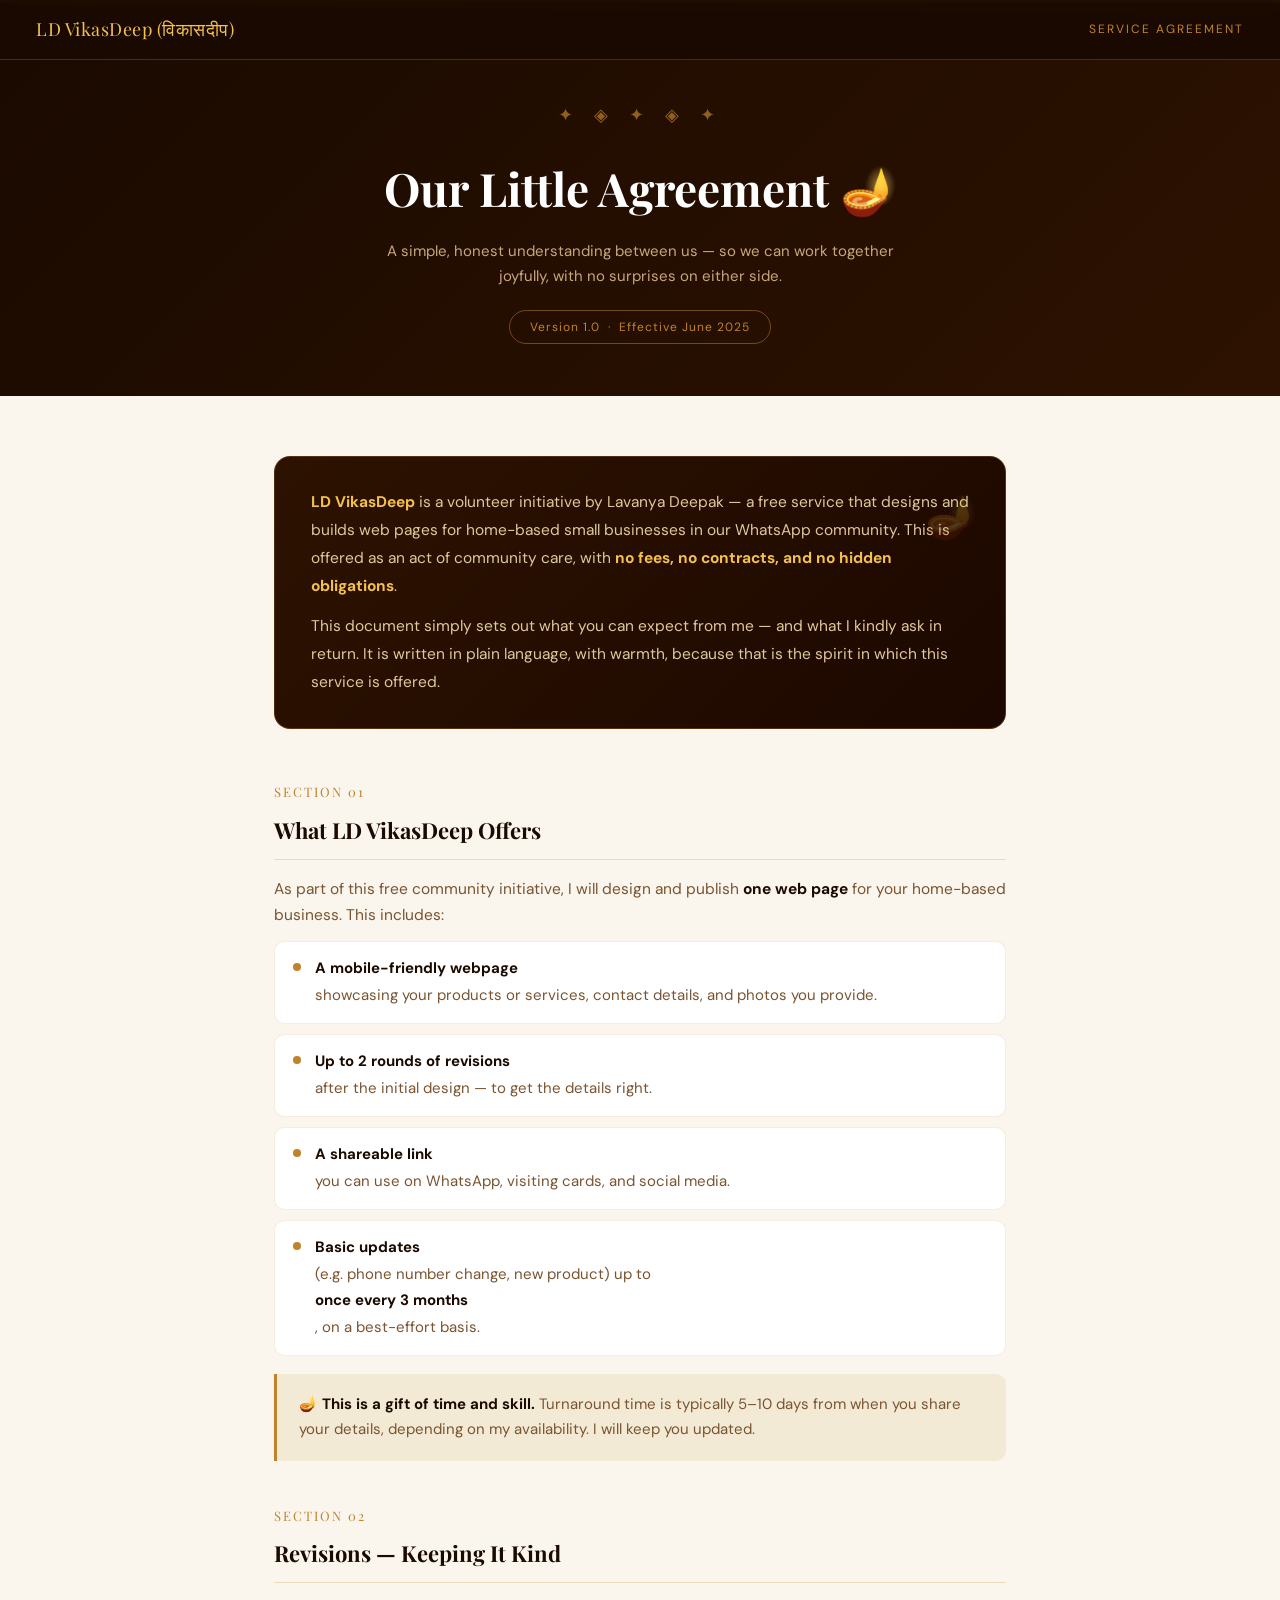
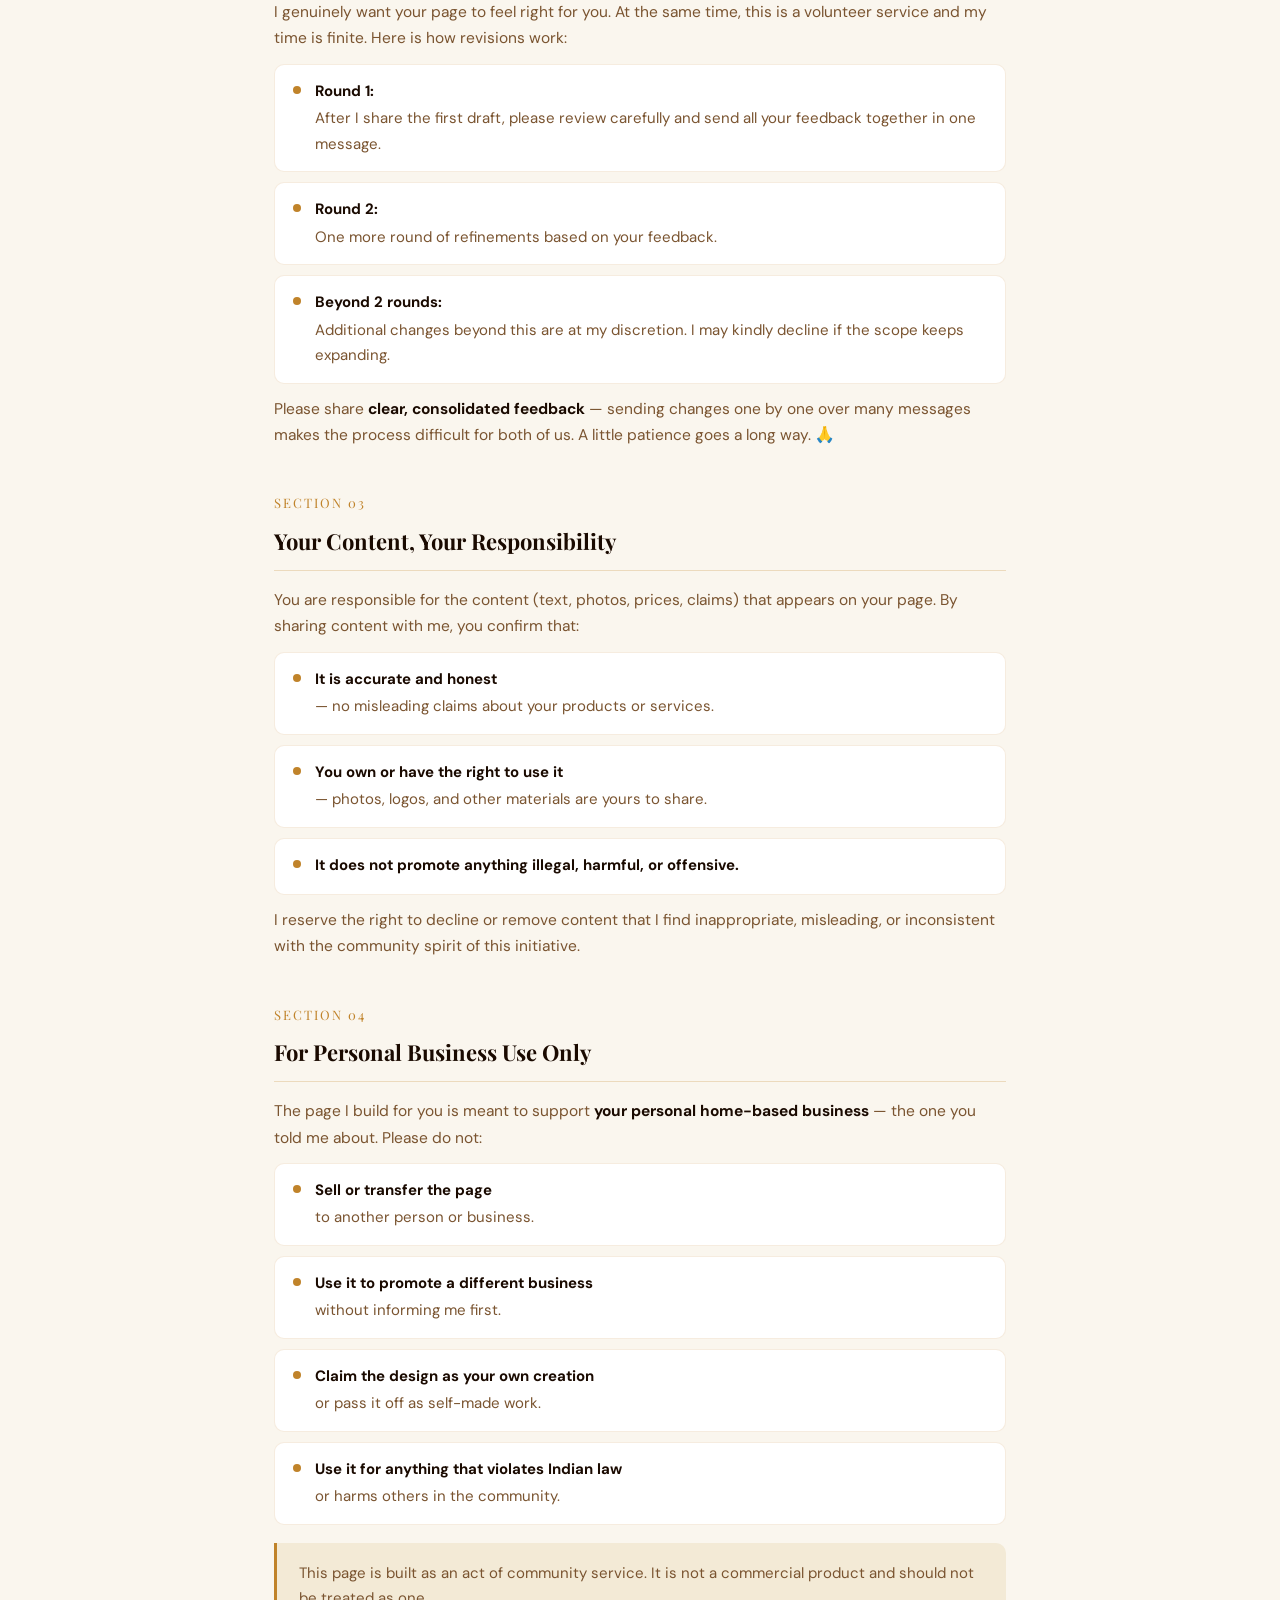
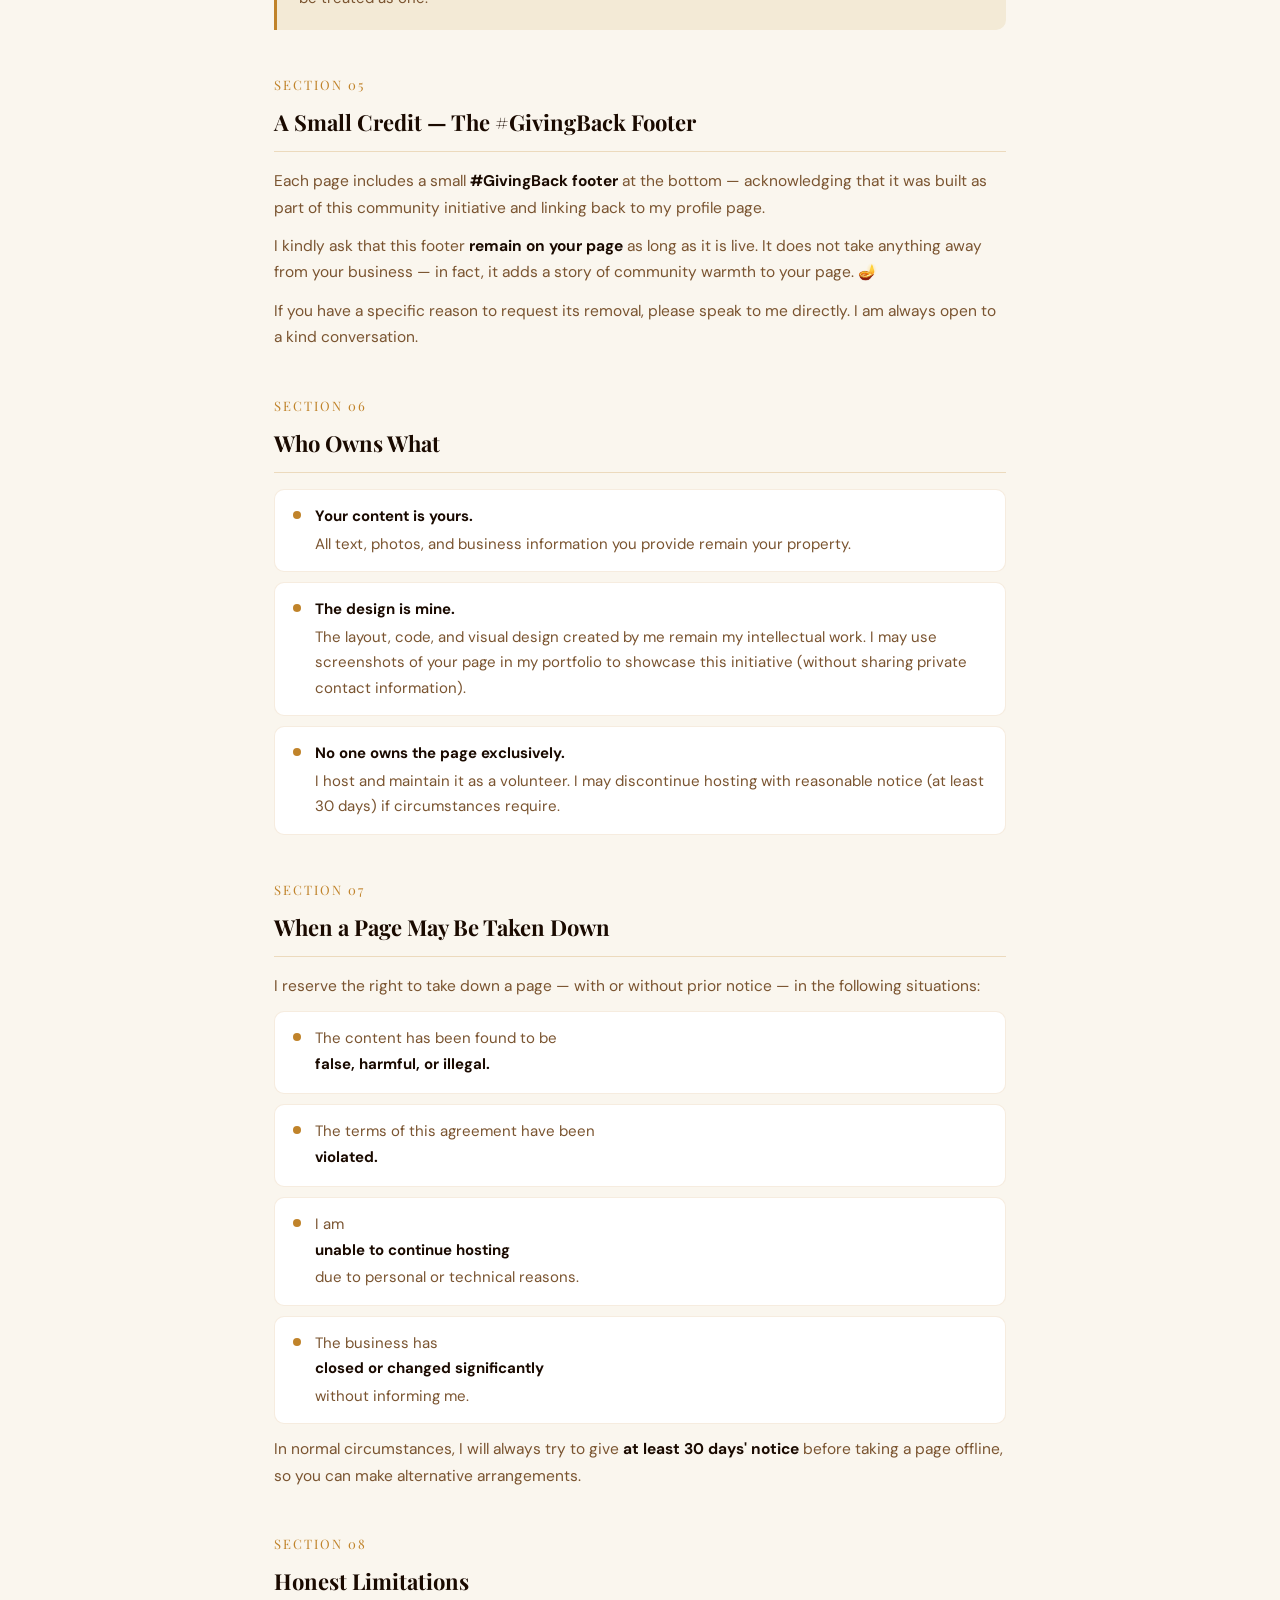
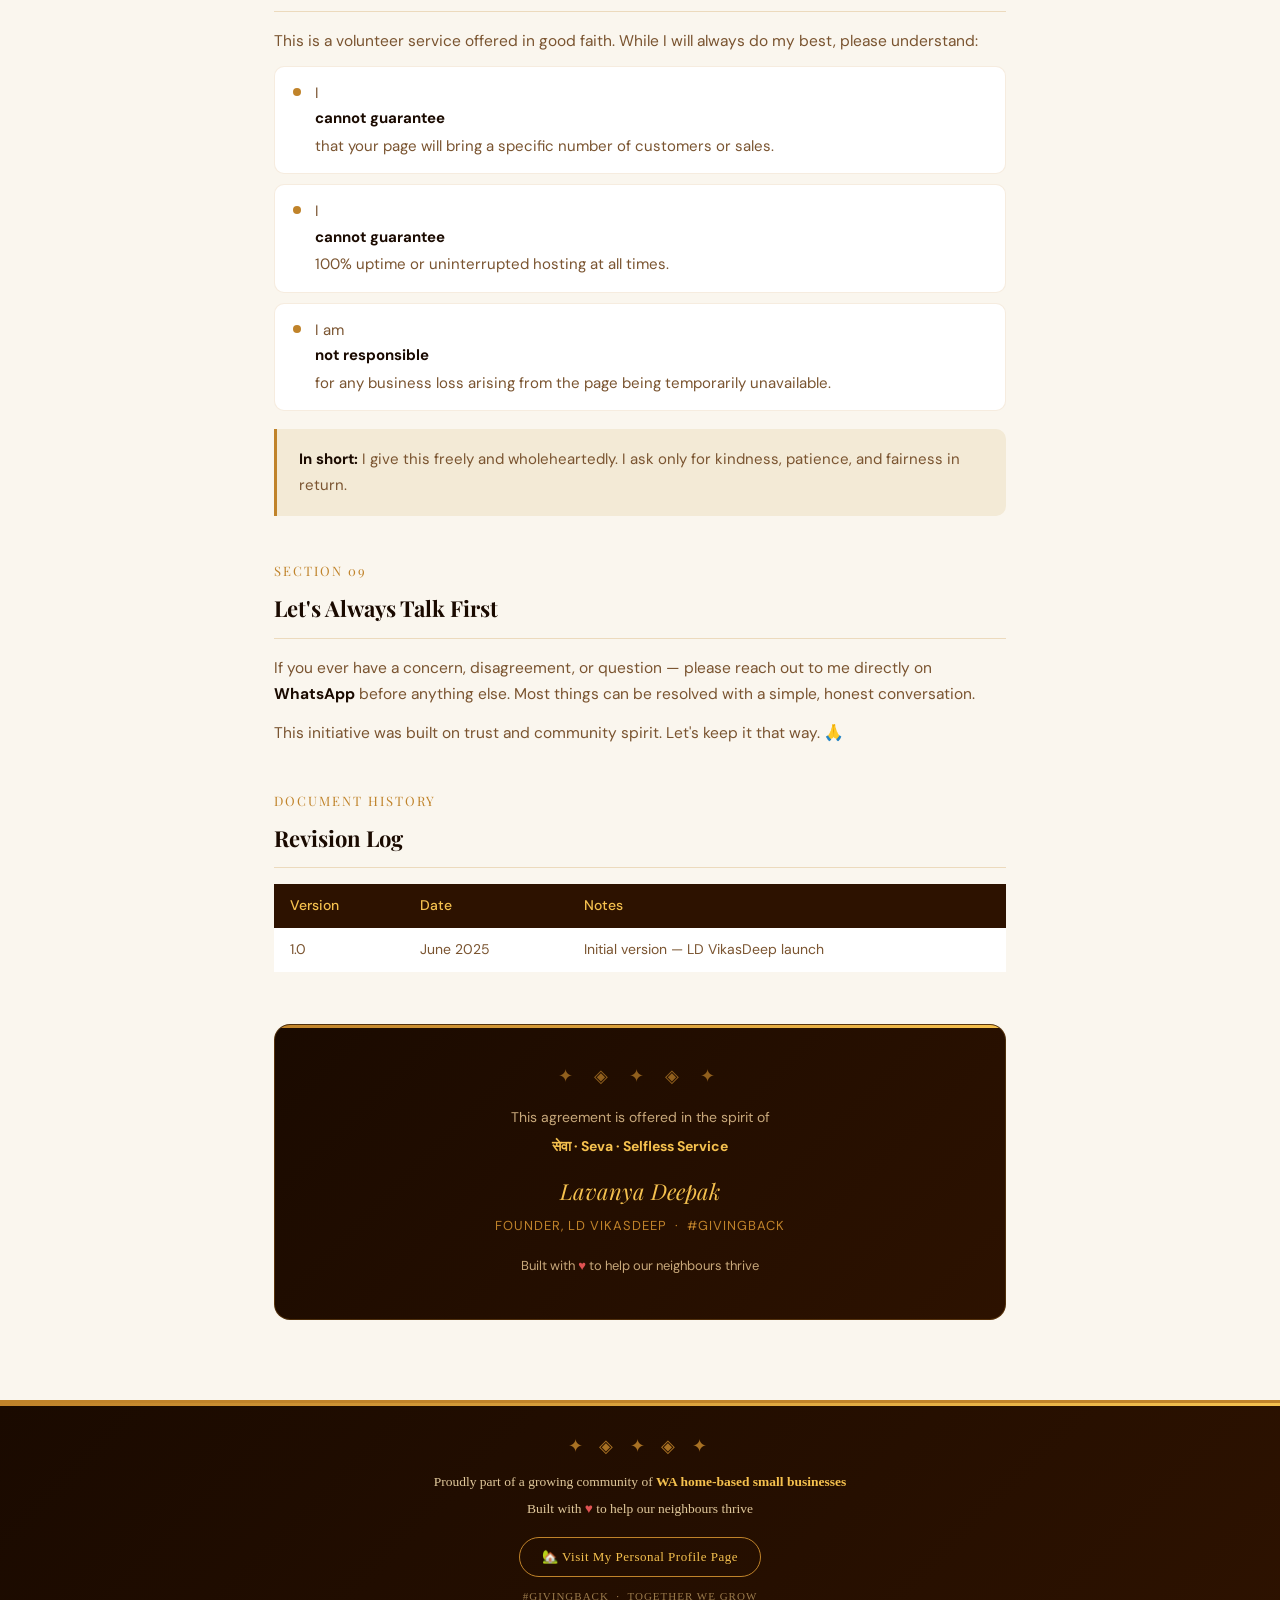
==== tos.html @ c4254c00 "ToS" ====
<!DOCTYPE html>
<html lang="en">
<head>
<meta charset="UTF-8">
<meta name="viewport" content="width=device-width, initial-scale=1.0">
<title>Service Agreement – LD VikasDeep</title>
<link href="https://fonts.googleapis.com/css2?family=Playfair+Display:ital,wght@0,400;0,700;1,400&family=DM+Sans:wght@300;400;500&display=swap" rel="stylesheet">
<link rel="stylesheet" href="./assets/styles/styles.css"/>
</head>
<body>

<nav>
  <a class="nav-brand" href="index.html">LD VikasDeep (विकासदीप)</a>
  <span class="nav-tag">Service Agreement</span>
</nav>

<!-- HERO BAND -->
<div class="tos-hero">
  <div class="kolam">✦ ◈ ✦ ◈ ✦</div>
  <h1>Our Little Agreement 🪔</h1>
  <p>A simple, honest understanding between us — so we can work together joyfully, with no surprises on either side.</p>
  <div class="version-badge">Version 1.0 &nbsp;·&nbsp; Effective June 2025</div>
</div>

<!-- BODY -->
<div class="tos-body">

  <!-- INTRO -->
  <div class="intro-card">
    <p>
      <strong>LD VikasDeep</strong> is a volunteer initiative by Lavanya Deepak — a free service that designs and builds web pages for home-based small businesses in our WhatsApp community. This is offered as an act of community care, with <strong>no fees, no contracts, and no hidden obligations</strong>.
    </p>
    <p style="margin-top: 12px;">
      This document simply sets out what you can expect from me — and what I kindly ask in return. It is written in plain language, with warmth, because that is the spirit in which this service is offered.
    </p>
  </div>

  <!-- 1. WHAT WE OFFER -->
  <div class="tos-section">
    <span class="section-num">Section 01</span>
    <h2>What LD VikasDeep Offers</h2>
    <p>As part of this free community initiative, I will design and publish <strong>one web page</strong> for your home-based business. This includes:</p>
    <ul class="rule-list">
      <li><div class="rule-dot"></div><div><strong>A mobile-friendly webpage</strong> showcasing your products or services, contact details, and photos you provide.</div></li>
      <li><div class="rule-dot"></div><div><strong>Up to 2 rounds of revisions</strong> after the initial design — to get the details right.</div></li>
      <li><div class="rule-dot"></div><div><strong>A shareable link</strong> you can use on WhatsApp, visiting cards, and social media.</div></li>
      <li><div class="rule-dot"></div><div><strong>Basic updates</strong> (e.g. phone number change, new product) up to <strong>once every 3 months</strong>, on a best-effort basis.</div></li>
    </ul>
    <div class="highlight-box">
      🪔 <strong>This is a gift of time and skill.</strong> Turnaround time is typically 5–10 days from when you share your details, depending on my availability. I will keep you updated.
    </div>
  </div>

  <!-- 2. REVISION POLICY -->
  <div class="tos-section">
    <span class="section-num">Section 02</span>
    <h2>Revisions — Keeping It Kind</h2>
    <p>I genuinely want your page to feel right for you. At the same time, this is a volunteer service and my time is finite. Here is how revisions work:</p>
    <ul class="rule-list">
      <li><div class="rule-dot"></div><div><strong>Round 1:</strong> After I share the first draft, please review carefully and send all your feedback together in one message.</div></li>
      <li><div class="rule-dot"></div><div><strong>Round 2:</strong> One more round of refinements based on your feedback.</div></li>
      <li><div class="rule-dot"></div><div><strong>Beyond 2 rounds:</strong> Additional changes beyond this are at my discretion. I may kindly decline if the scope keeps expanding.</div></li>
    </ul>
    <p>Please share <strong>clear, consolidated feedback</strong> — sending changes one by one over many messages makes the process difficult for both of us. A little patience goes a long way. 🙏</p>
  </div>

  <!-- 3. CONTENT & RESPONSIBILITY -->
  <div class="tos-section">
    <span class="section-num">Section 03</span>
    <h2>Your Content, Your Responsibility</h2>
    <p>You are responsible for the content (text, photos, prices, claims) that appears on your page. By sharing content with me, you confirm that:</p>
    <ul class="rule-list">
      <li><div class="rule-dot"></div><div><strong>It is accurate and honest</strong> — no misleading claims about your products or services.</div></li>
      <li><div class="rule-dot"></div><div><strong>You own or have the right to use it</strong> — photos, logos, and other materials are yours to share.</div></li>
      <li><div class="rule-dot"></div><div><strong>It does not promote anything illegal, harmful, or offensive.</strong></div></li>
    </ul>
    <p>I reserve the right to decline or remove content that I find inappropriate, misleading, or inconsistent with the community spirit of this initiative.</p>
  </div>

  <!-- 4. COMMERCIAL USE -->
  <div class="tos-section">
    <span class="section-num">Section 04</span>
    <h2>For Personal Business Use Only</h2>
    <p>The page I build for you is meant to support <strong>your personal home-based business</strong> — the one you told me about. Please do not:</p>
    <ul class="rule-list">
      <li><div class="rule-dot"></div><div><strong>Sell or transfer the page</strong> to another person or business.</div></li>
      <li><div class="rule-dot"></div><div><strong>Use it to promote a different business</strong> without informing me first.</div></li>
      <li><div class="rule-dot"></div><div><strong>Claim the design as your own creation</strong> or pass it off as self-made work.</div></li>
      <li><div class="rule-dot"></div><div><strong>Use it for anything that violates Indian law</strong> or harms others in the community.</div></li>
    </ul>
    <div class="highlight-box">
      This page is built as an act of community service. It is not a commercial product and should not be treated as one.
    </div>
  </div>

  <!-- 5. ATTRIBUTION -->
  <div class="tos-section">
    <span class="section-num">Section 05</span>
    <h2>A Small Credit — The #GivingBack Footer</h2>
    <p>Each page includes a small <strong>#GivingBack footer</strong> at the bottom — acknowledging that it was built as part of this community initiative and linking back to my profile page.</p>
    <p>I kindly ask that this footer <strong>remain on your page</strong> as long as it is live. It does not take anything away from your business — in fact, it adds a story of community warmth to your page. 🪔</p>
    <p>If you have a specific reason to request its removal, please speak to me directly. I am always open to a kind conversation.</p>
  </div>

  <!-- 6. OWNERSHIP -->
  <div class="tos-section">
    <span class="section-num">Section 06</span>
    <h2>Who Owns What</h2>
    <ul class="rule-list">
      <li><div class="rule-dot"></div><div><strong>Your content is yours.</strong> All text, photos, and business information you provide remain your property.</div></li>
      <li><div class="rule-dot"></div><div><strong>The design is mine.</strong> The layout, code, and visual design created by me remain my intellectual work. I may use screenshots of your page in my portfolio to showcase this initiative (without sharing private contact information).</div></li>
      <li><div class="rule-dot"></div><div><strong>No one owns the page exclusively.</strong> I host and maintain it as a volunteer. I may discontinue hosting with reasonable notice (at least 30 days) if circumstances require.</div></li>
    </ul>
  </div>

  <!-- 7. DISCONTINUATION -->
  <div class="tos-section">
    <span class="section-num">Section 07</span>
    <h2>When a Page May Be Taken Down</h2>
    <p>I reserve the right to take down a page — with or without prior notice — in the following situations:</p>
    <ul class="rule-list">
      <li><div class="rule-dot"></div><div>The content has been found to be <strong>false, harmful, or illegal.</strong></div></li>
      <li><div class="rule-dot"></div><div>The terms of this agreement have been <strong>violated.</strong></div></li>
      <li><div class="rule-dot"></div><div>I am <strong>unable to continue hosting</strong> due to personal or technical reasons.</div></li>
      <li><div class="rule-dot"></div><div>The business has <strong>closed or changed significantly</strong> without informing me.</div></li>
    </ul>
    <p>In normal circumstances, I will always try to give <strong>at least 30 days' notice</strong> before taking a page offline, so you can make alternative arrangements.</p>
  </div>

  <!-- 8. NO WARRANTIES -->
  <div class="tos-section">
    <span class="section-num">Section 08</span>
    <h2>Honest Limitations</h2>
    <p>This is a volunteer service offered in good faith. While I will always do my best, please understand:</p>
    <ul class="rule-list">
      <li><div class="rule-dot"></div><div>I <strong>cannot guarantee</strong> that your page will bring a specific number of customers or sales.</div></li>
      <li><div class="rule-dot"></div><div>I <strong>cannot guarantee</strong> 100% uptime or uninterrupted hosting at all times.</div></li>
      <li><div class="rule-dot"></div><div>I am <strong>not responsible</strong> for any business loss arising from the page being temporarily unavailable.</div></li>
    </ul>
    <div class="highlight-box">
      <strong>In short:</strong> I give this freely and wholeheartedly. I ask only for kindness, patience, and fairness in return.
    </div>
  </div>

  <!-- 9. HOW TO REACH ME -->
  <div class="tos-section">
    <span class="section-num">Section 09</span>
    <h2>Let's Always Talk First</h2>
    <p>If you ever have a concern, disagreement, or question — please reach out to me directly on <strong>WhatsApp</strong> before anything else. Most things can be resolved with a simple, honest conversation.</p>
    <p>This initiative was built on trust and community spirit. Let's keep it that way. 🙏</p>
  </div>

  <!-- REVISION LOG -->
  <div class="tos-section">
    <span class="section-num">Document History</span>
    <h2>Revision Log</h2>
    <table class="revisions">
      <thead><tr><th>Version</th><th>Date</th><th>Notes</th></tr></thead>
      <tbody>
        <tr><td>1.0</td><td>June 2025</td><td>Initial version — LD VikasDeep launch</td></tr>
      </tbody>
    </table>
  </div>

  <!-- SIGNATURE -->
  <div class="sig-block">
    <div class="kolam">✦ ◈ ✦ ◈ ✦</div>
    <p>This agreement is offered in the spirit of</p>
    <p><strong style="color:var(--gold2);">सेवा · Seva · Selfless Service</strong></p>
    <div class="sig-name">Lavanya Deepak</div>
    <div class="sig-title">Founder, LD VikasDeep &nbsp;·&nbsp; #GivingBack</div>
    <p style="margin-top:18px; font-size:13px;">Built with <span class="heart">♥</span> to help our neighbours thrive</p>
  </div>

</div>

<!-- FOOTER -->
<footer class="community-footer">
  <div class="kolam-divider">✦ ◈ ✦ ◈ ✦</div>
  <p>Proudly part of a growing community of <strong style="color:#f5c14e;">WA home-based small businesses</strong></p>
  <p>Built with <span class="heart">♥</span> to help our neighbours thrive</p>
  <a href="https://lavanyadeepak.rf.gd/" class="home-link" target="_blank" rel="noopener">
    🏡 Visit My Personal Profile Page
  </a>
  <br>
  <span class="tag">#GivingBack &nbsp;·&nbsp; Together We Grow</span>
</footer>

</body>
</html>
---- assets/styles/styles.css ----
*, *::before, *::after { box-sizing: border-box; margin: 0; padding: 0; }

  :root {
    --cream:    #faf6ee;
    --cream2:   #f3ead6;
    --brown:    #1a0a00;
    --brown2:   #2d1200;
    --brown3:   #4a2000;
    --gold:     #c0832a;
    --gold2:    #f5c14e;
    --text:     #3a1800;
    --muted:    #7a5430;
    --white:    #ffffff;
  }

  html { scroll-behavior: smooth; }

  body {
    background: var(--cream);
    color: var(--text);
    font-family: 'DM Sans', sans-serif;
    font-size: 16px;
    line-height: 1.7;
    overflow-x: hidden;
  }

  /* -- NAV ------------------------------- */
  nav {
    position: fixed; top: 0; left: 0; right: 0; z-index: 100;
    background: rgba(26,10,0,0.96);
    backdrop-filter: blur(8px);
    display: flex; align-items: center; justify-content: space-between;
    padding: 14px 36px;
    border-bottom: 1px solid rgba(192,131,42,0.3);
  }
  .nav-brand {
    font-family: 'Playfair Display', serif;
    color: var(--gold2);
    font-size: 18px;
    letter-spacing: 0.5px;
    text-decoration: none;
  }
  .nav-tag {
    font-size: 12px;
    color: var(--gold);
    letter-spacing: 2px;
    text-transform: uppercase;
  }

  /* -- HERO ------------------------------- */
  .hero {
    min-height: 100vh;
    background: linear-gradient(160deg, var(--brown) 0%, var(--brown2) 55%, #1c0e05 100%);
    display: flex; align-items: center; justify-content: center;
    flex-direction: column;
    text-align: center;
    padding: 120px 24px 80px;
    position: relative;
    overflow: hidden;
  }
  .hero::before {
    content: '';
    position: absolute; inset: 0;
    background:
      radial-gradient(ellipse 80% 50% at 50% 30%, rgba(192,131,42,0.12) 0%, transparent 70%),
      radial-gradient(ellipse 40% 40% at 20% 70%, rgba(192,131,42,0.06) 0%, transparent 60%);
    pointer-events: none;
  }
  .hero-kolam {
    font-size: 22px;
    letter-spacing: 10px;
    color: var(--gold);
    opacity: 0.7;
    margin-bottom: 32px;
    animation: fadeUp 0.8s ease both;
  }
  .hero h1 {
    font-family: 'Playfair Display', serif;
    font-size: clamp(36px, 7vw, 72px);
    color: var(--white);
    line-height: 1.15;
    max-width: 820px;
    animation: fadeUp 0.9s ease 0.1s both;
    margin-bottom: 16px;
  }
  .hero h1 em {
    font-style: italic;
    color: var(--gold2);
  }
  .hero-sub {
    font-size: clamp(16px, 2.5vw, 20px);
    color: #e0c89a;
    max-width: 540px;
    margin: 0 auto 40px;
    font-weight: 300;
    animation: fadeUp 1s ease 0.2s both;
  }
  .hero-badge {
    display: inline-block;
    border: 1.5px solid var(--gold);
    border-radius: 30px;
    padding: 10px 28px;
    color: var(--gold2);
    font-size: 14px;
    letter-spacing: 1px;
    text-transform: uppercase;
    animation: fadeUp 1s ease 0.3s both;
  }
  .hero-scroll {
    position: absolute; bottom: 32px; left: 50%; transform: translateX(-50%);
    color: var(--gold);
    font-size: 22px;
    animation: bounce 2s ease-in-out infinite;
    opacity: 0.6;
  }

  /* -- SECTION BASE ----------------------- */
  section {
    padding: 90px 24px;
  }
  .container {
    max-width: 960px;
    margin: 0 auto;
  }
  .section-label {
    font-size: 12px;
    letter-spacing: 3px;
    text-transform: uppercase;
    color: var(--gold);
    margin-bottom: 14px;
    font-weight: 500;
  }
  .section-title {
    font-family: 'Playfair Display', serif;
    font-size: clamp(28px, 4vw, 44px);
    color: var(--brown);
    line-height: 1.25;
    margin-bottom: 20px;
  }
  .section-title em {
    font-style: italic;
    color: var(--gold);
  }
  .divider-line {
    width: 50px;
    height: 2px;
    background: linear-gradient(90deg, var(--gold), var(--gold2));
    border-radius: 2px;
    margin: 24px 0;
  }

  /* -- WHAT IS THIS ----------------------- */
  .what-grid {
    display: grid;
    grid-template-columns: 1fr 1fr;
    gap: 60px;
    align-items: center;
    margin-top: 20px;
  }
  .what-text p {
    color: var(--muted);
    margin-bottom: 18px;
    font-size: 16.5px;
  }
  .what-text strong { color: var(--brown); }
  .what-visual {
    background: linear-gradient(135deg, var(--brown2), var(--brown3));
    border-radius: 20px;
    padding: 48px 36px;
    text-align: center;
    position: relative;
    overflow: hidden;
    border: 1px solid rgba(192,131,42,0.3);
  }
  .what-visual::before {
    content: '';
    position: absolute; top: 0; left: 0; right: 0; height: 3px;
    background: linear-gradient(90deg, var(--gold), var(--gold2), var(--gold));
    background-size: 200%;
    animation: shimmer 3s linear infinite;
  }
  .wa-icon {
    font-size: 52px;
    margin-bottom: 16px;
    display: block;
  }
  .what-visual p {
    color: #e0c89a;
    font-family: 'Playfair Display', serif;
    font-style: italic;
    font-size: 18px;
    line-height: 1.6;
  }
  .what-visual span.heart {
    color: #e05252;
    display: inline-block;
    animation: pulse 1.4s ease-in-out infinite;
  }

  /* -- HOW IT WORKS ----------------------- */
  .how-section {
    background: linear-gradient(135deg, var(--brown) 0%, var(--brown2) 100%);
    padding: 90px 24px;
    position: relative;
    overflow: hidden;
  }
  .how-section .section-title { color: var(--white); }
  .how-section .section-label { color: var(--gold); }
  .how-section p.subtitle { color: #c8a87a; margin-bottom: 50px; max-width: 520px; }

  .steps-row {
    display: grid;
    grid-template-columns: repeat(3, 1fr);
    gap: 28px;
    margin-top: 10px;
  }
  .step-card {
    background: rgba(255,255,255,0.05);
    border: 1px solid rgba(192,131,42,0.25);
    border-radius: 16px;
    padding: 32px 28px;
    position: relative;
    transition: transform 0.3s ease, border-color 0.3s ease;
  }
  .step-card:hover {
    transform: translateY(-4px);
    border-color: rgba(192,131,42,0.6);
  }
  .step-num {
    font-family: 'Playfair Display', serif;
    font-size: 48px;
    color: rgba(192,131,42,0.25);
    line-height: 1;
    margin-bottom: 16px;
    display: block;
  }
  .step-card h3 {
    color: var(--gold2);
    font-size: 17px;
    font-weight: 500;
    margin-bottom: 10px;
  }
  .step-card p {
    color: #c8a87a;
    font-size: 14.5px;
    line-height: 1.65;
  }

  /* -- WHO IS THIS FOR -------------------- */
  .for-section {
    background: var(--cream2);
  }
  .biz-grid {
    display: grid;
    grid-template-columns: repeat(auto-fit, minmax(180px, 1fr));
    gap: 16px;
    margin-top: 40px;
  }
  .biz-card {
    background: var(--white);
    border: 1px solid rgba(192,131,42,0.2);
    border-radius: 14px;
    padding: 24px 20px;
    text-align: center;
    transition: box-shadow 0.3s ease, transform 0.3s ease;
  }
  .biz-card:hover {
    transform: translateY(-3px);
    box-shadow: 0 8px 24px rgba(192,131,42,0.15);
  }
  .biz-icon { font-size: 32px; margin-bottom: 10px; display: block; }
  .biz-card p {
    font-size: 13.5px;
    color: var(--muted);
    font-weight: 500;
    line-height: 1.4;
  }

  /* -- WHAT YOU GET ----------------------- */
  .get-grid {
    display: grid;
    grid-template-columns: 1fr 1fr;
    gap: 24px;
    margin-top: 44px;
  }
  .get-item {
    display: flex;
    gap: 18px;
    align-items: flex-start;
    background: var(--white);
    border: 1px solid rgba(192,131,42,0.15);
    border-radius: 14px;
    padding: 24px 22px;
    transition: border-color 0.3s;
  }
  .get-item:hover { border-color: rgba(192,131,42,0.5); }
  .get-dot {
    width: 10px; height: 10px;
    border-radius: 50%;
    background: var(--gold);
    margin-top: 7px;
    flex-shrink: 0;
  }
  .get-item h4 {
    font-size: 15px;
    font-weight: 500;
    color: var(--brown);
    margin-bottom: 6px;
  }
  .get-item p {
    font-size: 13.5px;
    color: var(--muted);
    line-height: 1.6;
  }

  /* -- TESTIMONIAL / QUOTE --------------- */
  .quote-section {
    background: linear-gradient(160deg, var(--brown2), #1c0800);
    padding: 90px 24px;
    text-align: center;
    position: relative;
    overflow: hidden;
  }
  .quote-section::before {
    content: '\201C';
    position: absolute;
    font-family: 'Playfair Display', serif;
    font-size: 300px;
    color: rgba(192,131,42,0.07);
    top: -60px; left: 50%;
    transform: translateX(-50%);
    pointer-events: none;
    line-height: 1;
  }
  blockquote {
    font-family: 'Playfair Display', serif;
    font-style: italic;
    font-size: clamp(20px, 3.5vw, 30px);
    color: #f0d8a8;
    max-width: 680px;
    margin: 0 auto 24px;
    line-height: 1.5;
    position: relative;
  }
  .quote-credit {
    font-size: 13px;
    color: var(--gold);
    letter-spacing: 2px;
    text-transform: uppercase;
  }

  /* -- CTA -------------------------------- */
  .cta-section {
    padding: 80px 24px;
    text-align: center;
    background: var(--cream2);
  }
  .cta-section .section-title { margin-bottom: 14px; }
  .cta-section p {
    color: var(--muted);
    max-width: 480px;
    margin: 0 auto 36px;
  }
  .cta-buttons {
    display: flex;
    gap: 16px;
    justify-content: center;
    flex-wrap: wrap;
  }
  .btn-primary {
    display: inline-block;
    background: linear-gradient(135deg, var(--gold), #a86820);
    color: var(--white);
    font-size: 15px;
    font-weight: 500;
    padding: 14px 34px;
    border-radius: 40px;
    text-decoration: none;
    letter-spacing: 0.3px;
    transition: opacity 0.25s, transform 0.25s;
    box-shadow: 0 4px 18px rgba(192,131,42,0.35);
  }
  .btn-primary:hover { opacity: 0.9; transform: translateY(-2px); }
  .btn-outline {
    display: inline-block;
    border: 1.5px solid var(--gold);
    color: var(--gold);
    font-size: 15px;
    padding: 13px 32px;
    border-radius: 40px;
    text-decoration: none;
    transition: background 0.25s, color 0.25s, transform 0.25s;
  }
  .btn-outline:hover {
    background: var(--gold);
    color: var(--brown);
    transform: translateY(-2px);
  }

  /* -- FOOTER (from the design brief) ----- */
  .community-footer {
    background: linear-gradient(135deg, #1a0a00 0%, #2d1200 100%);
    color: #f5e6c8;
    text-align: center;
    padding: 28px 20px 22px;
    font-family: 'Georgia', serif;
    border-top: 3px solid #c0832a;
    position: relative;
    overflow: hidden;
  }
  .community-footer::before {
    content: '';
    position: absolute;
    top: 0; left: 0; right: 0;
    height: 3px;
    background: linear-gradient(90deg, #c0832a, #f5c14e, #c0832a);
    background-size: 200% 100%;
    animation: shimmer 3s linear infinite;
  }
  .community-footer .kolam-divider {
    font-size: 18px;
    letter-spacing: 6px;
    color: #c0832a;
    margin-bottom: 10px;
    opacity: 0.85;
  }
  .community-footer p {
    margin: 4px 0;
    font-size: 13.5px;
    color: #e0c89a;
    line-height: 1.7;
  }
  .community-footer a.home-link {
    display: inline-block;
    margin-top: 12px;
    padding: 8px 22px;
    background: transparent;
    border: 1.5px solid #c0832a;
    border-radius: 30px;
    color: #f5c14e;
    text-decoration: none;
    font-size: 13px;
    font-family: 'Georgia', serif;
    letter-spacing: 0.5px;
    transition: all 0.3s ease;
  }
  .community-footer a.home-link:hover {
    background: #c0832a;
    color: #1a0a00;
    transform: translateY(-1px);
    box-shadow: 0 4px 14px rgba(192, 131, 42, 0.4);
  }
  .community-footer .heart {
    color: #e05252;
    animation: pulse 1.4s ease-in-out infinite;
    display: inline-block;
  }
  .community-footer .tag {
    display: inline-block;
    margin-top: 10px;
    font-size: 11px;
    color: #9a7a4a;
    letter-spacing: 1px;
    text-transform: uppercase;
  }

  /* -- ANIMATIONS ------------------------- */
  @keyframes fadeUp {
    from { opacity: 0; transform: translateY(24px); }
    to   { opacity: 1; transform: translateY(0); }
  }
  @keyframes shimmer {
    0%   { background-position: -200% 0; }
    100% { background-position:  200% 0; }
  }
  @keyframes pulse {
    0%, 100% { transform: scale(1); }
    50%       { transform: scale(1.25); }
  }
  @keyframes bounce {
    0%, 100% { transform: translateX(-50%) translateY(0); }
    50%       { transform: translateX(-50%) translateY(8px); }
  }

  /* -- RESPONSIVE ------------------------- */
  @media (max-width: 720px) {
    nav { padding: 14px 20px; }
    .what-grid, .steps-row, .get-grid { grid-template-columns: 1fr; gap: 28px; }
    section { padding: 64px 20px; }
    .how-section { padding: 64px 20px; }
    .quote-section { padding: 64px 20px; }
  }

  /* -- TOS PAGE SPECIFIC ------------------ */
  .tos-hero {
    background: linear-gradient(135deg, var(--brown) 0%, var(--brown2) 100%);
    padding: 100px 24px 52px;
    text-align: center;
    position: relative; overflow: hidden;
  }
  .tos-hero::before {
    content: '';
    position: absolute; top: 0; left: 0; right: 0; height: 3px;
    background: linear-gradient(90deg, var(--gold), var(--gold2), var(--gold));
    background-size: 200%;
    animation: shimmer 3s linear infinite;
  }
  .kolam { font-size: 18px; letter-spacing: 8px; color: var(--gold); opacity: 0.7; margin-bottom: 18px; }
  .tos-hero h1 { font-family: 'Playfair Display', serif; font-size: clamp(28px, 5vw, 46px); color: #fff; margin-bottom: 12px; }
  .tos-hero p  { color: #c8a87a; font-size: 15px; max-width: 540px; margin: 0 auto; }
  .version-badge {
    display: inline-block; margin-top: 20px;
    border: 1px solid rgba(192,131,42,0.5); border-radius: 20px;
    padding: 6px 20px; color: var(--gold); font-size: 12px; letter-spacing: 1px;
  }

  .tos-body { max-width: 780px; margin: 0 auto; padding: 60px 24px 80px; }

  .intro-card {
    background: linear-gradient(135deg, var(--brown2), #1c0800);
    border-radius: 16px;
    border: 1px solid rgba(192,131,42,0.3);
    padding: 32px 36px;
    margin-bottom: 52px;
    position: relative; overflow: hidden;
  }
  .intro-card::before {
    content: '🪔';
    position: absolute; right: 28px; top: 24px;
    font-size: 42px; opacity: 0.2;
  }
  .intro-card p { color: #e0c89a; font-size: 15.5px; line-height: 1.8; }
  .intro-card strong { color: var(--gold2); }

  .tos-section { margin-bottom: 44px; }
  .section-num {
    font-family: 'Playfair Display', serif;
    font-size: 13px; color: var(--gold);
    letter-spacing: 2px; text-transform: uppercase;
    margin-bottom: 8px; display: block;
  }
  .tos-section h2 {
    font-family: 'Playfair Display', serif;
    font-size: 22px; color: var(--brown);
    margin-bottom: 16px;
    padding-bottom: 10px;
    border-bottom: 1.5px solid rgba(192,131,42,0.25);
  }
  .tos-section p  { color: var(--muted); margin-bottom: 12px; font-size: 15.5px; }
  .tos-section p:last-child { margin-bottom: 0; }
  .tos-section strong { color: var(--brown); }

  .rule-list { list-style: none; margin: 12px 0; }
  .rule-list li {
    display: flex; gap: 14px; align-items: flex-start;
    background: var(--white);
    border: 1px solid rgba(192,131,42,0.15);
    border-radius: 10px;
    padding: 14px 18px;
    margin-bottom: 10px;
    font-size: 15px;
    color: var(--muted);
    transition: border-color 0.2s;
  }
  .rule-list li:hover { border-color: rgba(192,131,42,0.4); }
  .rule-dot { width: 8px; height: 8px; border-radius: 50%; background: var(--gold); margin-top: 7px; flex-shrink: 0; }
  .rule-list li strong { color: var(--brown); display: block; margin-bottom: 2px; }

  .highlight-box { background: var(--cream2); border-left: 3px solid var(--gold); border-radius: 0 10px 10px 0; padding: 18px 22px; margin: 18px 0; color: var(--muted); font-size: 15px; }
  .highlight-box strong { color: var(--brown); }

  .revisions { width: 100%; border-collapse: collapse; font-size: 14px; margin-top: 16px; }
  .revisions th { background: var(--brown2); color: var(--gold2); padding: 10px 16px; text-align: left; font-weight: 500; }
  .revisions td { padding: 10px 16px; border-bottom: 1px solid rgba(192,131,42,0.12); color: var(--muted); background: var(--white); }
  .revisions tr:last-child td { border-bottom: none; }

  .sig-block { background: linear-gradient(135deg, var(--brown), var(--brown2)); border-radius: 16px; border: 1px solid rgba(192,131,42,0.3); padding: 36px; margin-top: 52px; text-align: center; position: relative; overflow: hidden; }
  .sig-block::before { content: ''; position: absolute; top: 0; left: 0; right: 0; height: 3px; background: linear-gradient(90deg, var(--gold), var(--gold2), var(--gold)); background-size: 200%; animation: shimmer 3s linear infinite; }
  .sig-block .kolam { margin-bottom: 14px; }
  .sig-block p { color: #c8a87a; font-size: 14px; margin-bottom: 6px; }
  .sig-block .sig-name { font-family: 'Playfair Display', serif; font-style: italic; color: var(--gold2); font-size: 22px; margin: 14px 0 4px; }
  .sig-block .sig-title { font-size: 13px; color: var(--gold); letter-spacing: 1px; text-transform: uppercase; }
  .sig-block .heart { color: #e05252; animation: pulse 1.4s ease-in-out infinite; display: inline-block; }

  @media (max-width: 600px) {
    .tos-body { padding: 40px 16px 60px; }
    .intro-card { padding: 24px 20px; }
  }
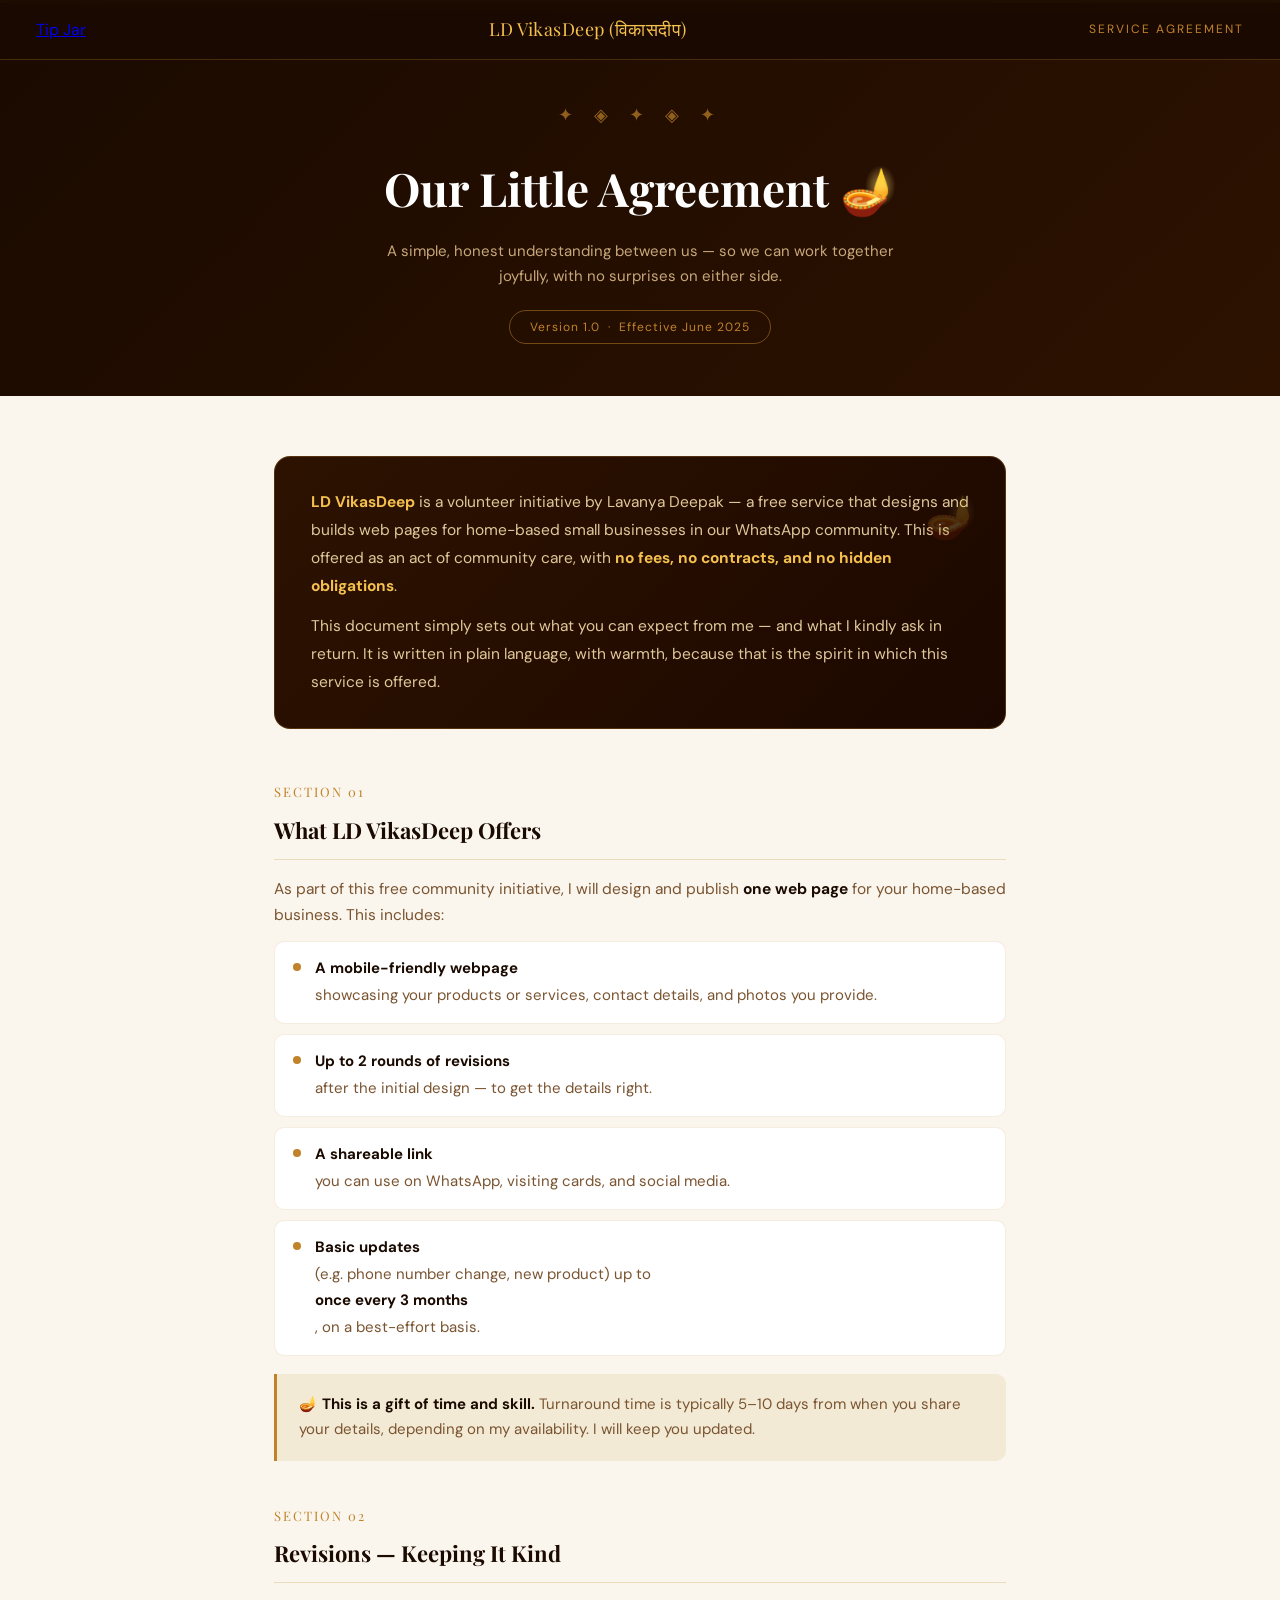
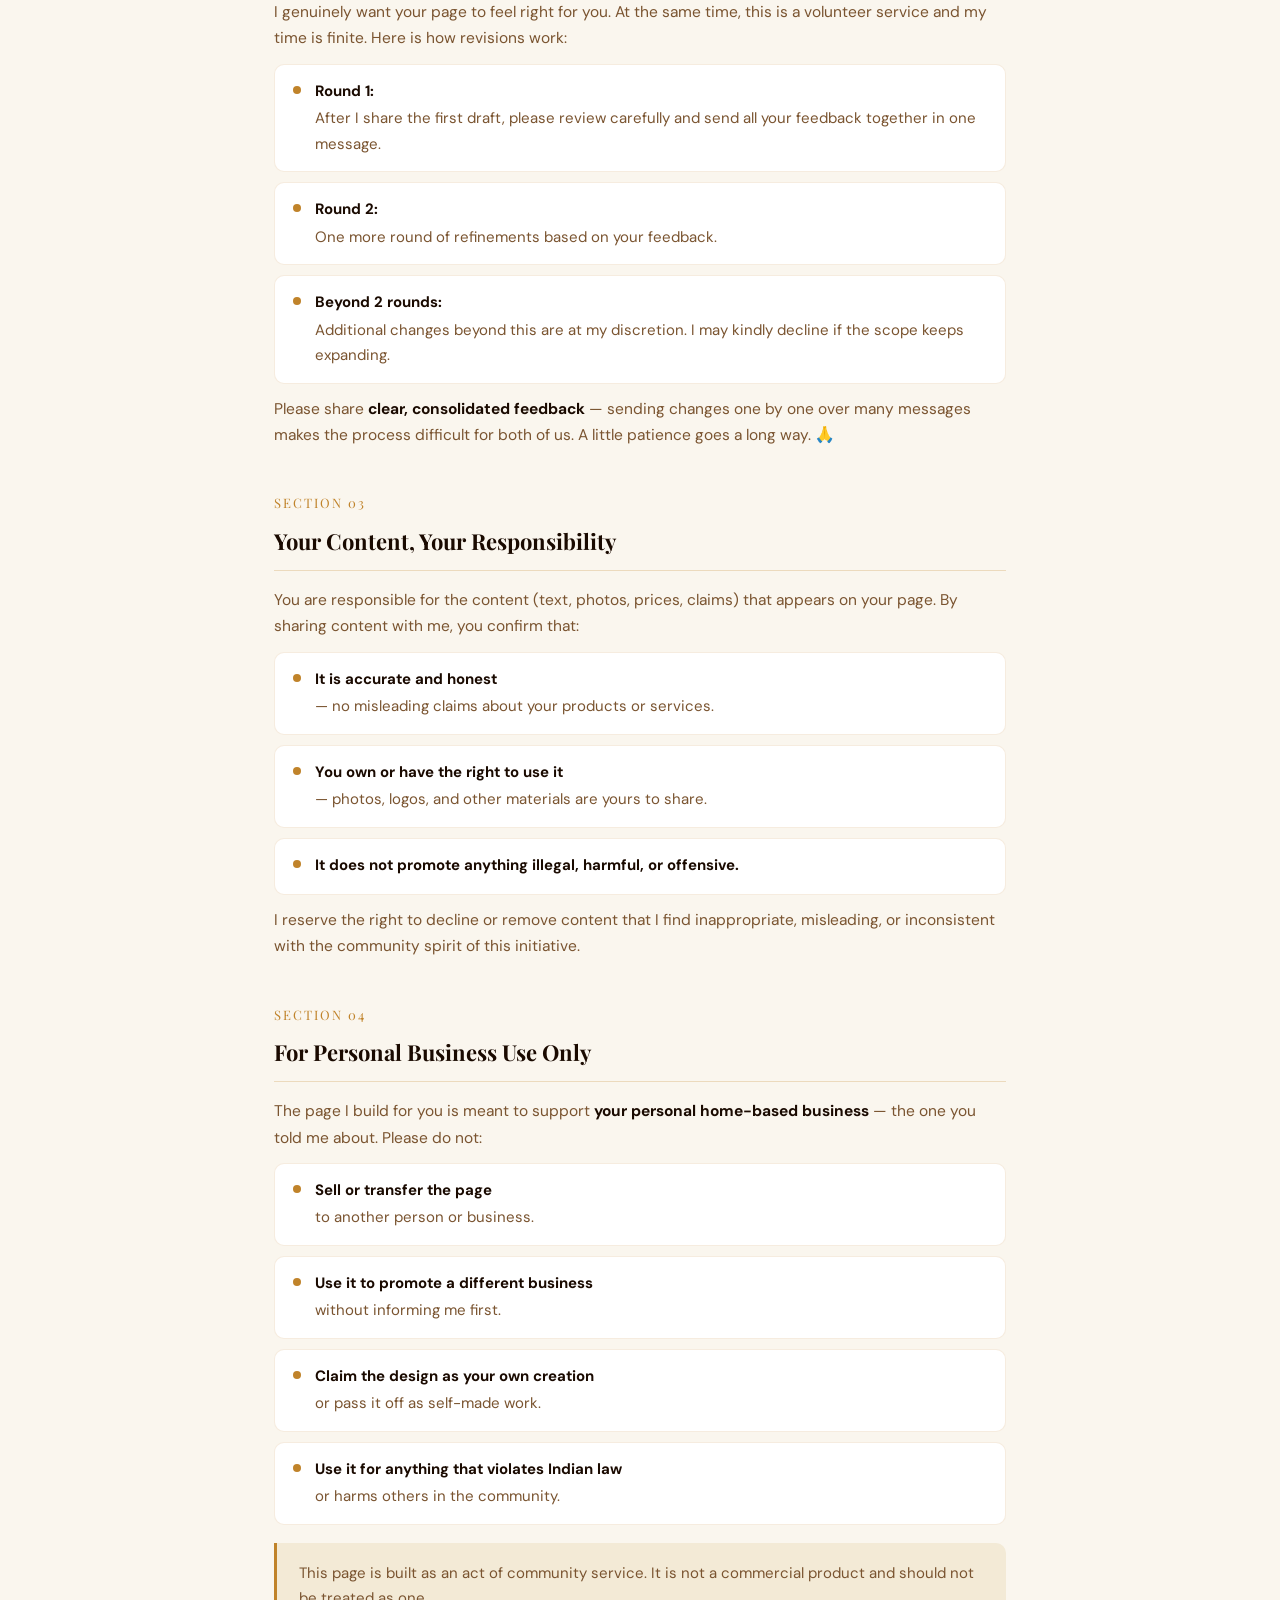
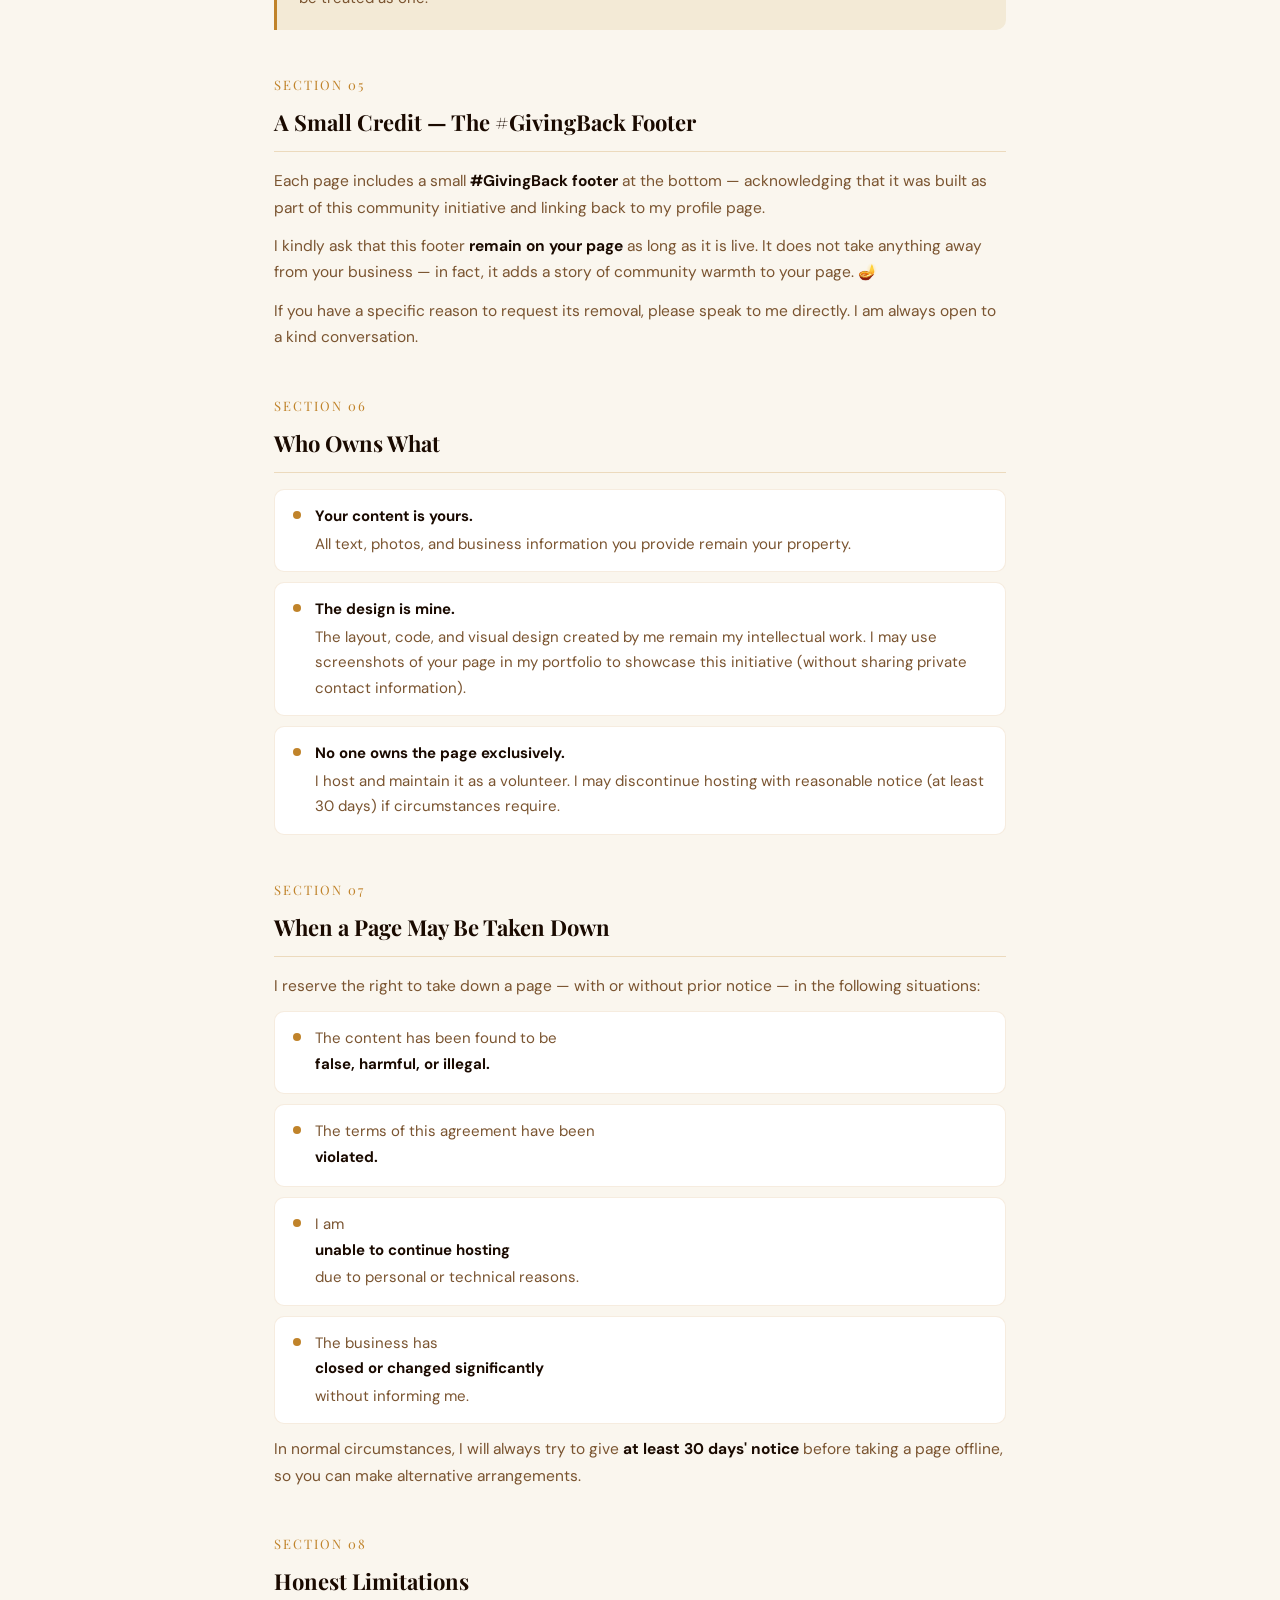
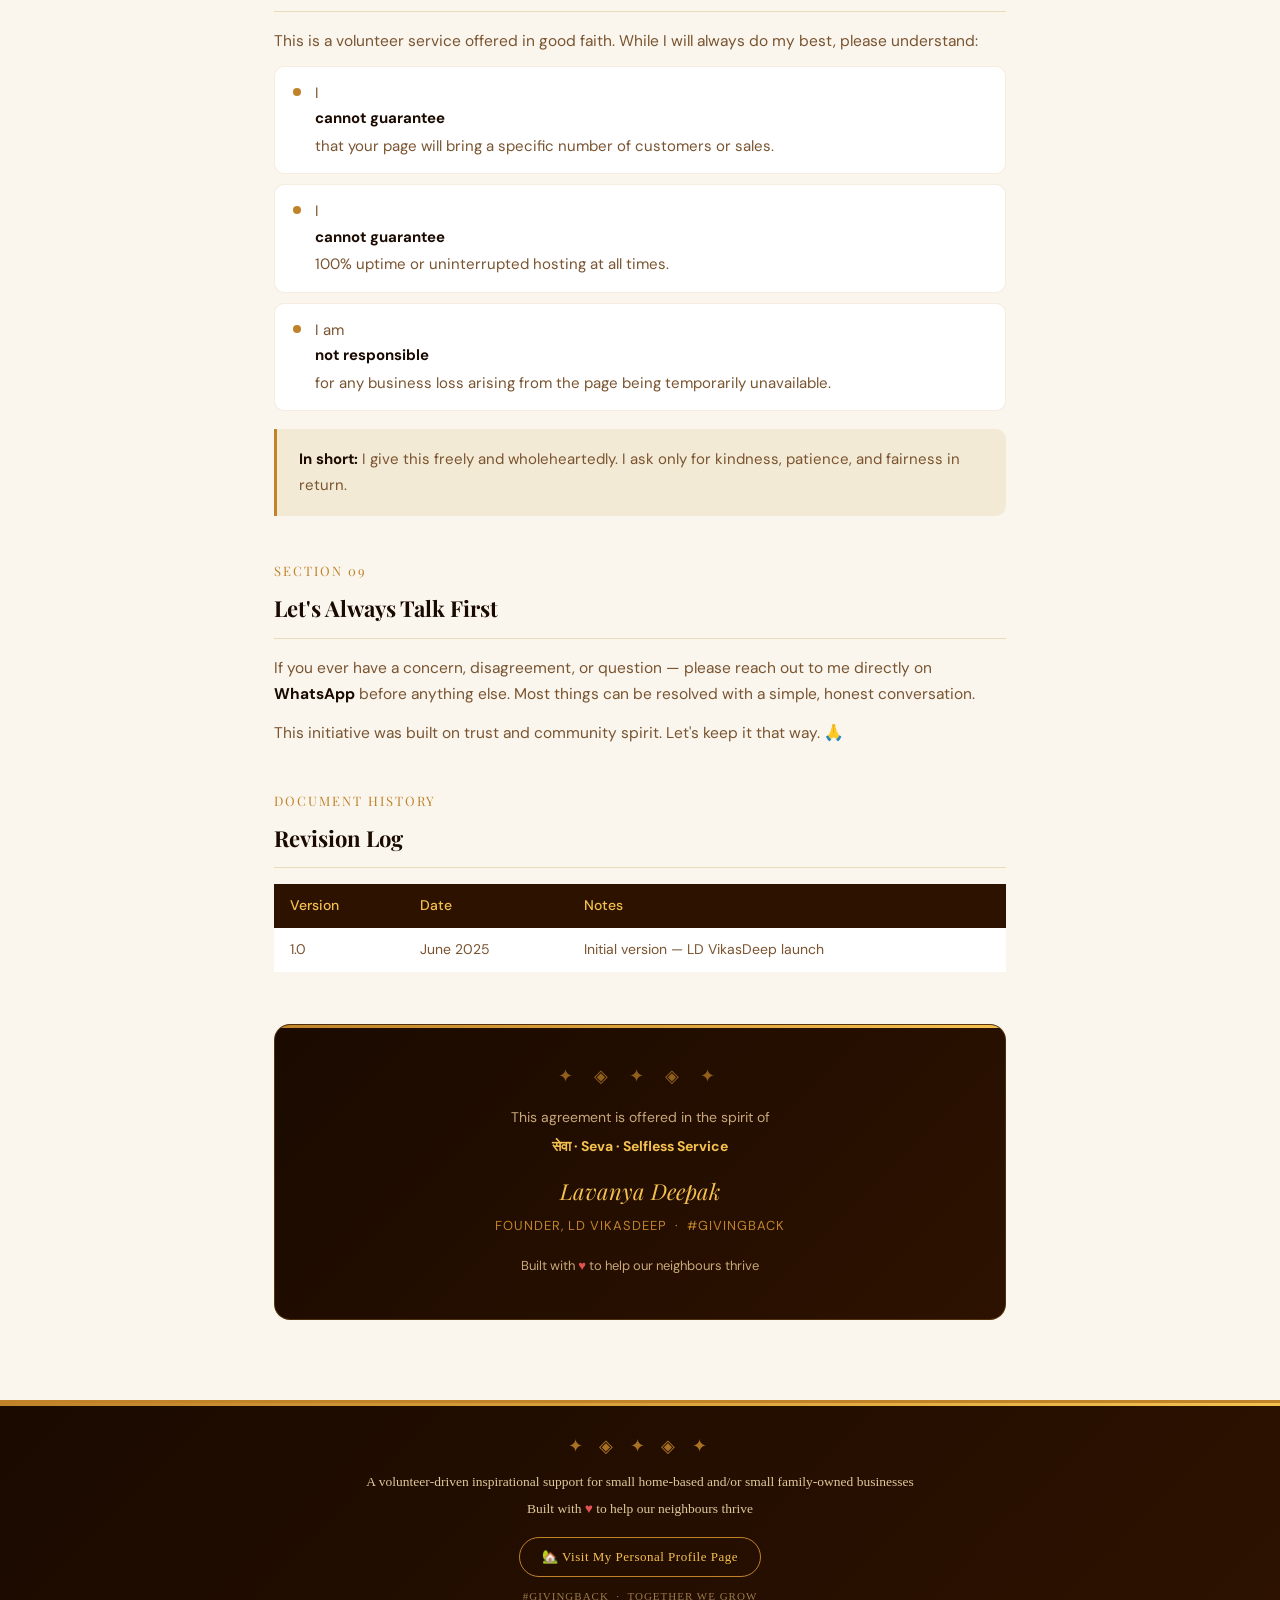
==== commit 1798b5e7: "Aesthetics" ====
--- a/tos.html
+++ b/tos.html
@@ -9,7 +9,7 @@
 </head>
 <body>
 
-<nav>
+<nav><!-- Adding a link back to the main page --> <a href="tipjar.html">Tip Jar</a>
   <a class="nav-brand" href="index.html">LD VikasDeep (विकासदीप)</a>
   <span class="nav-tag">Service Agreement</span>
 </nav>
@@ -177,7 +177,7 @@
 <!-- FOOTER -->
 <footer class="community-footer">
   <div class="kolam-divider">✦ ◈ ✦ ◈ ✦</div>
-  <p>Proudly part of a growing community of <strong style="color:#f5c14e;">WA home-based small businesses</strong></p>
+  <p>A volunteer‑driven inspirational support for small home‑based and/or small family‑owned businesses</p>
   <p>Built with <span class="heart">♥</span> to help our neighbours thrive</p>
   <a href="https://lavanyadeepak.rf.gd/" class="home-link" target="_blank" rel="noopener">
     🏡 Visit My Personal Profile Page
--- a/assets/styles/styles.css
+++ b/assets/styles/styles.css
@@ -273,7 +273,30 @@
     font-size: 13.5px;
     color: var(--muted);
     font-weight: 500;
+    text-decoration: none;
     line-height: 1.4;
+  }
+  .biz-card select {
+    width: 100%;
+    padding: 8px;
+    border: 1px solid var(--gold);
+    border-radius: 14px;
+    background-color: var(--white);
+    color: var(--muted);
+    font-size: 13.5px;
+    font-weight: 500;
+    appearance: none; /* Remove default arrow */
+    background-image: url("data:image/svg+xml,%3Csvg xmlns='http://www.w3.org/2000/svg' viewBox='0 0 4 5'%3E%3Cpath fill='%237a5430' d='M2 0L0 2h4L2 0z'/%3E%3C/svg%3E");
+    background-position: right 8px top 50%;
+    background-repeat: no-repeat;
+    background-size: 8px;
+    cursor: pointer;
+  }
+
+  .biz-card select:focus {
+    outline: none;
+    border-color: var(--gold2);
+    box-shadow: 0 0 5px rgba(192,131,42,0.5);
   }
 
   /* -- WHAT YOU GET ----------------------- */
@@ -585,4 +608,252 @@
   @media (max-width: 600px) {
     .tos-body { padding: 40px 16px 60px; }
     .intro-card { padding: 24px 20px; }
-  }+  }
+
+/* tipjar.html styles */
+/* body { background: var(--cream); color: var(--text); font-family: 'DM Sans', sans-serif; font-size: 16px; line-height: 1.75; overflow-x: hidden; } */ /* Removed duplicate body styles */
+
+/* nav {
+    background: rgba(26,10,0,0.97);
+    display: flex; align-items: center; justify-content: space-between;
+    padding: 14px 36px;
+    border-bottom: 1px solid rgba(192,131,42,0.3);
+  }
+  .nav-brand { font-family: 'Playfair Display', serif; color: var(--gold2); font-size: 18px; text-decoration: none; }
+  .nav-tag   { font-size: 12px; color: var(--gold); letter-spacing: 2px; text-transform: uppercase; } */ /* Using existing nav styles */
+
+/* .hero { */
+/*    background: linear-gradient(150deg, var(--brown) 0%, var(--brown2) 60%, #1c0800 100%); */
+/*    padding: 72px 24px 60px; */
+/*    text-align: center; */
+/*    position: relative; overflow: hidden; */
+/*  } */
+/*  .hero::before { */
+/*    content: ''; */
+/*    position: absolute; top: 0; left: 0; right: 0; height: 3px; */
+/*    background: linear-gradient(90deg, var(--gold), var(--gold2), var(--gold)); */
+/*    background-size: 200%; */
+/*    animation: shimmer 3s linear infinite; */
+/*  } */
+/*  .kolam { font-size: 20px; letter-spacing: 8px; color: var(--gold); opacity: 0.7; margin-bottom: 20px; } */
+/*  .hero h1 { font-family: 'Playfair Display', serif; font-size: clamp(30px, 5vw, 52px); color: #fff; line-height: 1.2; margin-bottom: 14px; } */
+/*  .hero h1 em { font-style: italic; color: var(--gold2); } */
+/*  .hero p { color: #c8a87a; font-size: 17px; max-width: 500px; margin: 0 auto 28px; font-weight: 300; } */
+ .tip-hero {
+    background: linear-gradient(150deg, var(--brown) 0%, var(--brown2) 60%, #1c0800 100%);
+    padding: 72px 24px 60px;
+    text-align: center;
+    position: relative; overflow: hidden;
+  }
+ .tip-hero::before {
+    content: '';
+    position: absolute; top: 0; left: 0; right: 0; height: 3px;
+    background: linear-gradient(90deg, var(--gold), var(--gold2), var(--gold));
+    background-size: 200%;
+    animation: shimmer 3s linear infinite;
+  }
+ .tip-hero .kolam { font-size: 20px; letter-spacing: 8px; color: var(--gold); opacity: 0.7; margin-bottom: 20px; }
+ .tip-hero h1 { font-family: 'Playfair Display', serif; font-size: clamp(30px, 5vw, 52px); color: #fff; line-height: 1.2; margin-bottom: 14px; }
+ .tip-hero h1 em { font-style: italic; color: var(--gold2); }
+ .tip-hero p { color: #c8a87a; font-size: 17px; max-width: 500px; margin: 0 auto 28px; font-weight: 300; }
+
+  .free-badge {
+    display: inline-block;
+    background: rgba(192,131,42,0.15);
+    border: 1px solid rgba(192,131,42,0.4);
+    border-radius: 30px;
+    padding: 8px 24px;
+    color: var(--gold2);
+    font-size: 13px;
+    letter-spacing: 0.5px;
+  }
+
+  .body-wrap { max-width: 860px; margin: 0 auto; padding: 64px 24px 80px; }
+
+  .feel-note {
+    text-align: center;
+    margin-bottom: 56px;
+  }
+  .feel-note .chai-icon {
+    font-size: 52px;
+    display: block;
+    margin-bottom: 16px;
+    animation: sway 3s ease-in-out infinite;
+  }
+  .feel-note h2 {
+    font-family: 'Playfair Display', serif;
+    font-size: clamp(22px, 3.5vw, 34px);
+    color: var(--brown);
+    margin-bottom: 14px;
+  }
+  .feel-note h2 em { font-style: italic; color: var(--gold); }
+  .feel-note p { color: var(--muted); max-width: 520px; margin: 0 auto; font-size: 16px; }
+
+  .ways-grid {
+    display: grid;
+    grid-template-columns: repeat(3, 1fr);
+    gap: 20px;
+    margin-bottom: 52px;
+  }
+  .way-card {
+    background: var(--white);
+    border: 1px solid rgba(192,131,42,0.18);
+    border-radius: 18px;
+    padding: 28px 22px;
+    text-align: center;
+    transition: transform 0.3s, border-color 0.3s, box-shadow 0.3s;
+    cursor: default;
+  }
+  .way-card:hover {
+    transform: translateY(-5px);
+    border-color: rgba(192,131,42,0.5);
+    box-shadow: 0 10px 28px rgba(192,131,42,0.12);
+  }
+  .way-icon { font-size: 34px; margin-bottom: 12px; display: block; }
+  .way-card h3 { font-size: 16px; font-weight: 500; color: var(--brown); margin-bottom: 8px; }
+  .way-card p  { font-size: 13.5px; color: var(--muted); line-height: 1.6; }
+
+  .chai-jar {
+    background: linear-gradient(135deg, var(--brown2), #1c0800);
+    border-radius: 24px;
+    border: 1px solid rgba(192,131,42,0.35);
+    padding: 48px 40px;
+    text-align: center;
+    position: relative;
+    overflow: hidden;
+    margin-bottom: 40px;
+  }
+  .chai-jar::before {
+    content: '';
+    position: absolute; top: 0; left: 0; right: 0; height: 3px;
+    background: linear-gradient(90deg, var(--gold), var(--gold2), var(--gold));
+    background-size: 200%;
+    animation: shimmer 3s linear infinite;
+  }
+  .jar-label {
+    font-size: 11px; letter-spacing: 3px; text-transform: uppercase;
+    color: var(--gold); margin-bottom: 12px; display: block;
+  }
+  .chai-jar h2 {
+    font-family: 'Playfair Display', serif;
+    font-size: clamp(22px, 3vw, 32px);
+    color: #fff;
+    margin-bottom: 10px;
+  }
+  .chai-jar .sub { color: #c8a87a; font-size: 15px; margin-bottom: 32px; font-weight: 300; }
+
+  .upi-display {
+    display: inline-flex;
+    align-items: center;
+    gap: 14px;
+    background: rgba(255,255,255,0.07);
+    border: 1.5px solid rgba(192,131,42,0.4);
+    border-radius: 14px;
+    padding: 16px 28px;
+    margin-bottom: 20px;
+  }
+  .upi-display .upi-id {
+    font-family: 'DM Sans', monospace;
+    font-size: 20px;
+    font-weight: 500;
+    color: var(--gold2);
+    letter-spacing: 0.5px;
+  }
+  .copy-btn {
+    background: rgba(192,131,42,0.2);
+    border: 1px solid rgba(192,131,42,0.4);
+    border-radius: 8px;
+    color: var(--gold2);
+    font-size: 12px;
+    padding: 6px 14px;
+    cursor: pointer;
+    font-family: 'DM Sans', sans-serif;
+    transition: background 0.2s;
+    letter-spacing: 0.5px;
+  }
+  .copy-btn:hover { background: rgba(192,131,42,0.4); }
+  .copy-btn.copied { color: #7ed88a; border-color: rgba(126,216,138,0.4); background: rgba(126,216,138,0.1); }
+
+  .bank-toggle-btn {
+    background: transparent;
+    border: 1.5px solid rgba(192,131,42,0.35);
+    border-radius: 30px;
+    color: var(--gold);
+    font-size: 13px;
+    padding: 9px 24px;
+    cursor: pointer;
+    font-family: 'DM Sans', sans-serif;
+    transition: all 0.25s;
+    margin-top: 8px;
+    letter-spacing: 0.3px;
+  }
+  .bank-toggle-btn:hover { background: rgba(192,131,42,0.15); }
+
+  .bank-details {
+    margin-top: 24px;
+    background: rgba(255,255,255,0.05);
+    border: 1px solid rgba(192,131,42,0.2);
+    border-radius: 14px;
+    overflow: hidden;
+    display: none;
+  }
+  .bank-details.open { display: block; }
+  .bank-row {
+    display: flex; justify-content: space-between; align-items: center;
+    padding: 12px 22px;
+    border-bottom: 1px solid rgba(192,131,42,0.1);
+    font-size: 14px;
+  }
+  .bank-row:last-child { border-bottom: none; }
+  .bank-key { color: #9a7a50; }
+  .bank-val { color: var(--gold2); font-weight: 500; font-family: monospace; letter-spacing: 0.3px; }
+
+  .amounts-row {
+    display: flex;
+    gap: 12px;
+    justify-content: center;
+    flex-wrap: wrap;
+    margin-bottom: 24px;
+  }
+  .amount-pill {
+    border: 1.5px solid rgba(192,131,42,0.4);
+    border-radius: 30px;
+    padding: 8px 20px;
+    color: #e0c89a;
+    font-size: 14px;
+    cursor: pointer;
+    transition: all 0.2s;
+    background: transparent;
+    font-family: 'DM Sans', sans-serif;
+  }
+  .amount-pill:hover, .amount-pill.active {
+    background: var(--gold);
+    color: var(--brown);
+    border-color: var(--gold);
+  }
+  .amount-pill .pill-label { display: block; font-size: 11px; opacity: 0.75; margin-top: 1px; }
+
+  .no-pressure {
+    background: var(--cream2);
+    border-radius: 16px;
+    padding: 32px 36px;
+    text-align: center;
+    margin-bottom: 48px;
+    border-left: 3px solid var(--gold);
+    border-radius: 0 16px 16px 0;
+  }
+  .no-pressure .np-icon { font-size: 28px; margin-bottom: 10px; display: block; }
+  .no-pressure h3 { font-family: 'Playfair Display', serif; font-size: 20px; color: var(--brown); margin-bottom: 8px; }
+  .no-pressure p  { color: var(--muted); font-size: 15px; max-width: 500px; margin: 0 auto; }
+
+  .other-ways { margin-bottom: 52px; }
+  .other-ways h3 {
+    font-family: 'Playfair Display', serif;
+    font-size: 22px; color: var(--brown);
+    margin-bottom: 20px;
+    text-align: center;
+  }
+  .other-ways h3 em { color: var(--gold); font-style: italic; }
+  .other-grid {
+    display: grid;
+    grid-template-columns: 1fr 1fr;
